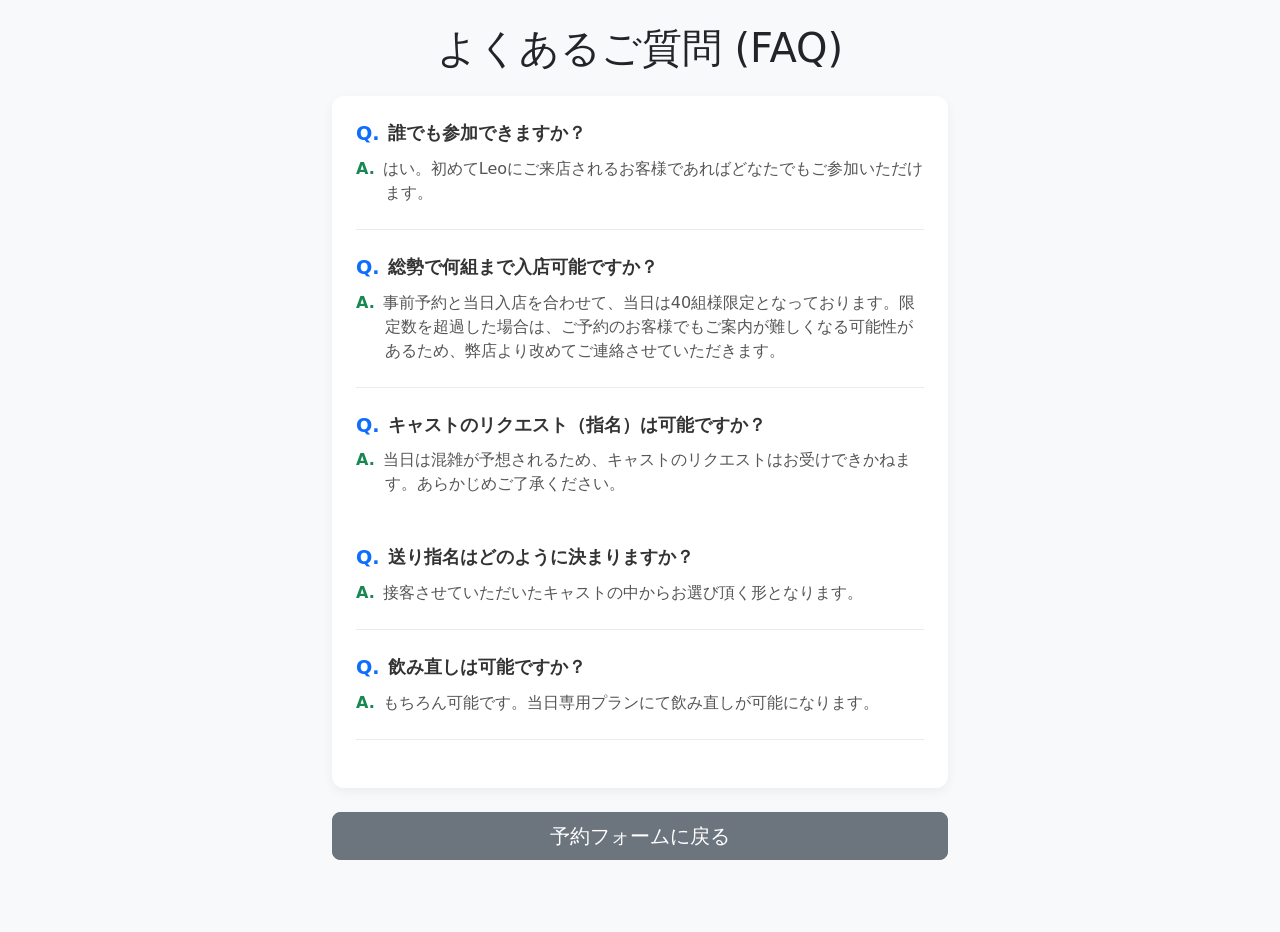
==== faq.html @ ca2fda91 "feat: Add FAQ page with link from reservation form Add faq.html with styled Q&A section covering com" ====
<!doctype html>
<html lang="ja">
<head>
  <meta charset="utf-8" />
  <title>FAQ - 予約システム</title>
  <meta name="viewport" content="width=device-width,initial-scale=1,viewport-fit=cover" />
  <meta name="color-scheme" content="light dark" />
  <link href="https://cdn.jsdelivr.net/npm/bootstrap@5.3.0/dist/css/bootstrap.min.css" rel="stylesheet">
  <link rel="stylesheet" href="https://cdn.jsdelivr.net/npm/bootstrap-icons@1.10.5/font/bootstrap-icons.css">
  <link rel="stylesheet" href="styles.css">
  <style>
    .faq-item {
      margin-bottom: 1.5rem;
      border-bottom: 1px solid #e9ecef;
      padding-bottom: 1.5rem;
    }
    .faq-question {
      font-weight: bold;
      color: #333;
      margin-bottom: 0.5rem;
      font-size: 1.1rem;
      display: flex;
      align-items: flex-start;
    }
    .faq-question::before {
      content: "Q.";
      color: #0d6efd;
      margin-right: 0.5rem;
      font-size: 1.2rem;
    }
    .faq-answer {
      color: #555;
      padding-left: 1.8rem;
    }
    .faq-answer::before {
      content: "A.";
      color: #198754;
      margin-left: -1.8rem;
      margin-right: 0.5rem;
      font-weight: bold;
    }
    .back-button {
      position: sticky;
      bottom: 20px;
      margin-top: 2rem;
    }
    body {
      background-color: #f8f9fa;
    }
    .card {
      border: none;
      box-shadow: 0 4px 12px rgba(0,0,0,0.05);
      border-radius: 12px;
    }
  </style>
</head>
<body class="bg-light">
  <div class="container-fluid py-4">
    <div class="row justify-content-center">
      <div class="col-12 col-md-8 col-lg-6">
        <h1 class="text-center mb-4">よくあるご質問 (FAQ)</h1>
        
        <div class="card p-4 mb-4">
          <div class="faq-item">
            <div class="faq-question">誰でも参加できますか？</div>
            <div class="faq-answer">はい。初めてLeoにご来店されるお客様であればどなたでもご参加いただけます。</div>
          </div>
          
          <div class="faq-item">
            <div class="faq-question">総勢で何組まで入店可能ですか？</div>
            <div class="faq-answer">事前予約と当日入店を合わせて、当日は40組様限定となっております。限定数を超過した場合は、ご予約のお客様でもご案内が難しくなる可能性があるため、弊店より改めてご連絡させていただきます。</div>
          </div>

          <div class="faq-item border-0">
            <div class="faq-question">キャストのリクエスト（指名）は可能ですか？</div>
            <div class="faq-answer">当日は混雑が予想されるため、キャストのリクエストはお受けできかねます。あらかじめご了承ください。</div>
          </div>

          <div class="faq-item">
            <div class="faq-question">送り指名はどのように決まりますか？</div>
            <div class="faq-answer">接客させていただいたキャストの中からお選び頂く形となります。</div>
          </div>

          <div class="faq-item">
            <div class="faq-question">飲み直しは可能ですか？</div>
            <div class="faq-answer">もちろん可能です。当日専用プランにて飲み直しが可能になります。</div>
          </div>
        </div>

        <div class="text-center mb-5">
          <a href="index.html" class="btn btn-secondary btn-lg w-100">予約フォームに戻る</a>
        </div>
      </div>
    </div>
  </div>

  <script src="config.js"></script>
  <script>
    // タイトルの設定
    if (typeof CONFIG !== 'undefined' && CONFIG.EVENT && CONFIG.EVENT.TITLE) {
      document.title = `FAQ - ${CONFIG.EVENT.TITLE}`;
    }
  </script>
</body>
</html>
---- styles.css ----
/* 必要最小限のカスタムスタイル（Bootstrapで対応できない部分のみ） */

/* プレースホルダーの文字色を薄く */
.form-control::placeholder,
.form-select::placeholder {
  color: #d1d5db;
  opacity: 1;
}

#diag {
  font-family: monospace;
  font-size: 12px;
  line-height: 1.5;
  white-space: pre-wrap;
}

.fixed-bottom-button {
  position: fixed;
  bottom: 0;
  left: 0;
  right: 0;
  padding: 10px;
  background: linear-gradient(180deg, rgba(248,249,250,0) 0%, rgba(248,249,250,1) 40%, rgba(248,249,250,1) 100%);
  z-index: 1000;
}

/* 条件分岐で表示される領域のスタイル */
#experience_fields,
#media_referral_field,
#media_other_field,
#job_other_field {
  background-color: #f8f9fa;
  border: 1px solid #e9ecef;
  border-radius: 8px;
  padding: 16px;
  margin-top: 8px;
}

#event-note {
  white-space: pre-wrap;
}

/* 経験詳細フィールド専用の追加スタイル */
#experience_fields {
  margin-bottom: 16px;
}

/* 経験詳細フィールド内のエラー表示を強化 */
#experience_fields .mb-3.has-error {
  background-color: #f8d7da !important;
  border: 2px solid #dc3545 !important;
  border-radius: 8px !important;
  padding: 12px !important;
  margin-bottom: 16px !important;
}

/* 経験詳細フィールド内のさらに強いエラー表示 */
#experience_fields .mb-3.experience-field-error {
  background-color: #fecaca !important;
  border: 2px solid #dc2626 !important;
  border-radius: 8px !important;
  padding: 12px !important;
  margin-bottom: 16px !important;
}

#experience_fields .form-control.is-invalid,
#experience_fields input.form-control.is-invalid {
  border-color: #dc3545 !important;
  box-shadow: 0 0 0 0.25rem rgba(220, 53, 69, 0.25) !important;
  background-color: #fff !important;
}

#experience_fields .mb-3.has-error .form-label,
#experience_fields .mb-3.experience-field-error .form-label {
  color: #842029 !important;
  font-weight: 700 !important;
}

/* 経験詳細コンテナ全体にエラーがある場合の追加スタイル */
#experience_fields.has-errors {
  border: 2px solid #dc3545 !important;
  background-color: #fef2f2 !important;
  border-radius: 12px !important;
}

/* デバッグ用：エラー状態の要素を強制表示 */
.form-control.is-invalid {
  border: 2px solid #dc3545 !important;
  background-color: #fff5f5 !important;
}

.mb-3.has-error {
  background-color: #fed7d7 !important;
  border: 1px solid #fc8181 !important;
  padding: 8px !important;
  border-radius: 6px !important;
}

/* 必須項目バリデーションエラー時のスタイル */
.form-control.is-invalid,
.form-select.is-invalid {
  border-color: #dc3545;
  box-shadow: 0 0 0 0.25rem rgba(220, 53, 69, 0.25);
}

.form-check.is-invalid .form-check-input {
  border-color: #dc3545;
  box-shadow: 0 0 0 0.25rem rgba(220, 53, 69, 0.25);
}

.form-check.is-invalid .form-check-label {
  color: #dc3545;
  font-weight: 600;
}

/* エラー状態の親要素 */
.mb-3.has-error {
  padding: 8px;
  background-color: #f8d7da;
  border: 1px solid #f5c2c7;
  border-radius: 6px;
}

.mb-3.has-error .form-label {
  color: #842029;
  font-weight: 600;
}
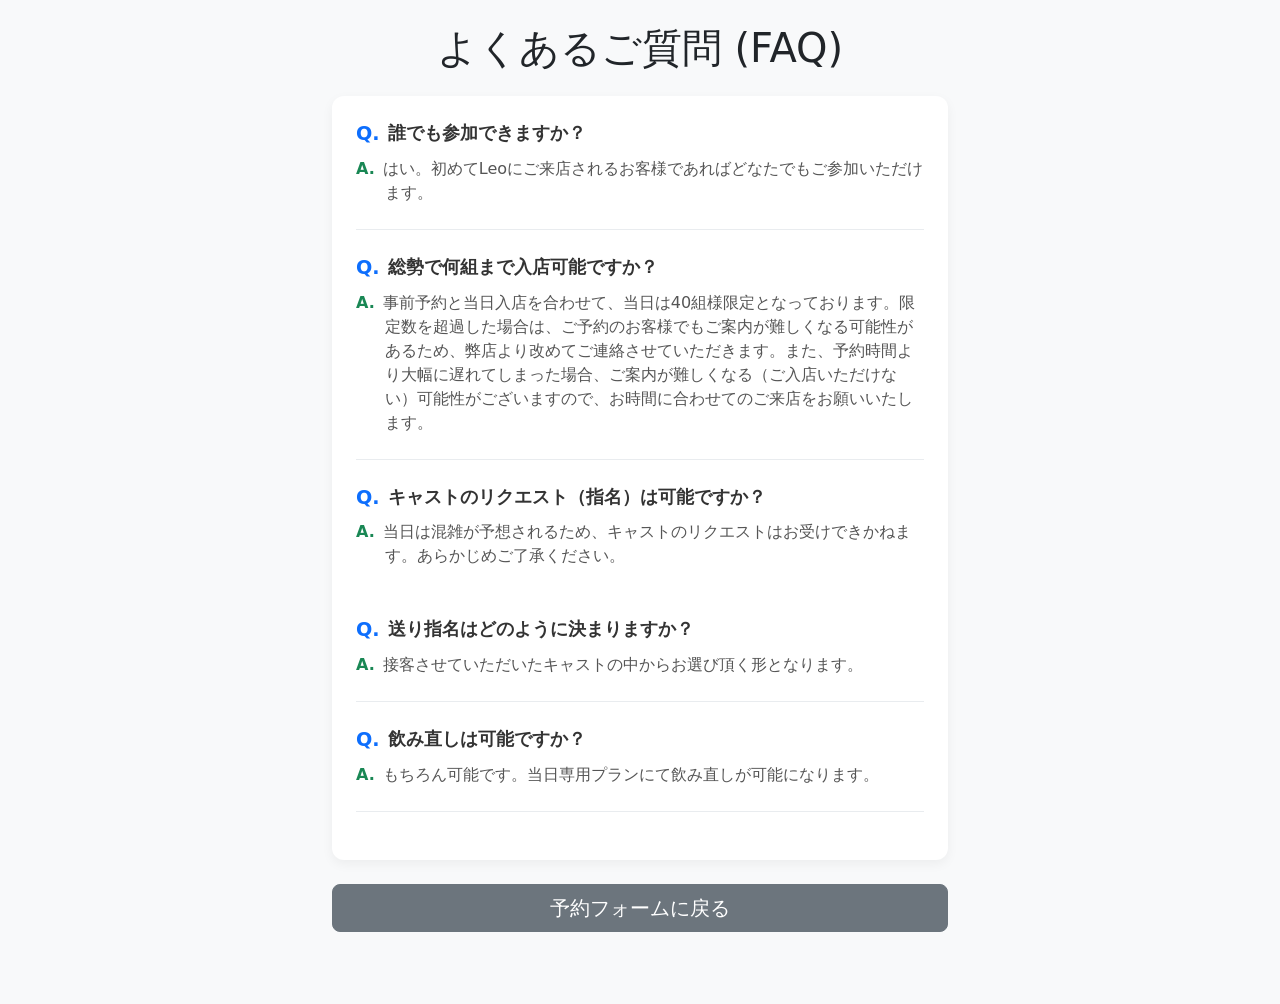
==== commit 93eac8ba: "update: Revise event note, FAQ answer, and page title Update event note in config to mention late ar" ====
--- a/faq.html
+++ b/faq.html
@@ -68,7 +68,7 @@
           
           <div class="faq-item">
             <div class="faq-question">総勢で何組まで入店可能ですか？</div>
-            <div class="faq-answer">事前予約と当日入店を合わせて、当日は40組様限定となっております。限定数を超過した場合は、ご予約のお客様でもご案内が難しくなる可能性があるため、弊店より改めてご連絡させていただきます。</div>
+            <div class="faq-answer">事前予約と当日入店を合わせて、当日は40組様限定となっております。限定数を超過した場合は、ご予約のお客様でもご案内が難しくなる可能性があるため、弊店より改めてご連絡させていただきます。また、予約時間より大幅に遅れてしまった場合、ご案内が難しくなる（ご入店いただけない）可能性がございますので、お時間に合わせてのご来店をお願いいたします。</div>
           </div>
 
           <div class="faq-item border-0">
@@ -88,7 +88,7 @@
         </div>
 
         <div class="text-center mb-5">
-          <a href="index.html" class="btn btn-secondary btn-lg w-100">予約フォームに戻る</a>
+          <a href="index.html" id="back-link" class="btn btn-secondary btn-lg w-100">予約フォームに戻る</a>
         </div>
       </div>
     </div>
@@ -100,6 +100,13 @@
     if (typeof CONFIG !== 'undefined' && CONFIG.EVENT && CONFIG.EVENT.TITLE) {
       document.title = `FAQ - ${CONFIG.EVENT.TITLE}`;
     }
+    // 戻るボタンのURL設定
+    if (typeof CONFIG !== 'undefined' && CONFIG.LIFF_ID) {
+      const backLink = document.getElementById('back-link');
+      if (backLink) {
+        backLink.href = `https://liff.line.me/${CONFIG.LIFF_ID}`;
+      }
+    }
   </script>
 </body>
 </html>
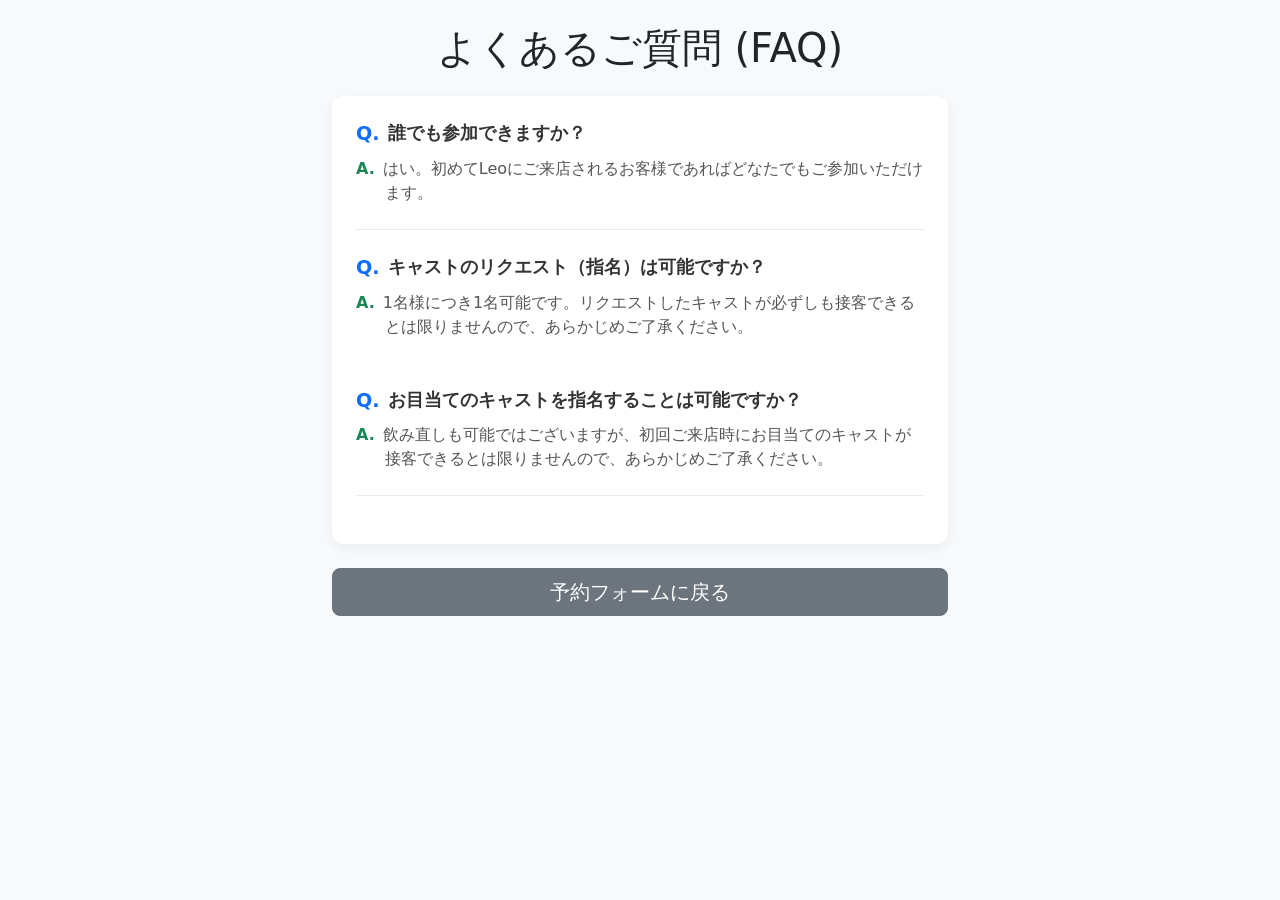
==== commit 7c282b6a: "feat: Switch to user-selected date picker and refresh Leo form content - index.html: date input beco" ====
--- a/faq.html
+++ b/faq.html
@@ -66,24 +66,14 @@
             <div class="faq-answer">はい。初めてLeoにご来店されるお客様であればどなたでもご参加いただけます。</div>
           </div>
           
-          <div class="faq-item">
-            <div class="faq-question">総勢で何組まで入店可能ですか？</div>
-            <div class="faq-answer">事前予約と当日入店を合わせて、当日は40組様限定となっております。限定数を超過した場合は、ご予約のお客様でもご案内が難しくなる可能性があるため、弊店より改めてご連絡させていただきます。また、予約時間より大幅に遅れてしまった場合、ご案内が難しくなる（ご入店いただけない）可能性がございますので、お時間に合わせてのご来店をお願いいたします。</div>
-          </div>
-
           <div class="faq-item border-0">
             <div class="faq-question">キャストのリクエスト（指名）は可能ですか？</div>
-            <div class="faq-answer">当日は混雑が予想されるため、キャストのリクエストはお受けできかねます。あらかじめご了承ください。</div>
+            <div class="faq-answer">1名様につき1名可能です。リクエストしたキャストが必ずしも接客できるとは限りませんので、あらかじめご了承ください。</div>
           </div>
 
           <div class="faq-item">
-            <div class="faq-question">送り指名はどのように決まりますか？</div>
-            <div class="faq-answer">接客させていただいたキャストの中からお選び頂く形となります。</div>
-          </div>
-
-          <div class="faq-item">
-            <div class="faq-question">飲み直しは可能ですか？</div>
-            <div class="faq-answer">もちろん可能です。当日専用プランにて飲み直しが可能になります。</div>
+            <div class="faq-question">お目当てのキャストを指名することは可能ですか？</div>
+            <div class="faq-answer">飲み直しも可能ではございますが、初回ご来店時にお目当てのキャストが接客できるとは限りませんので、あらかじめご了承ください。</div>
           </div>
         </div>
 
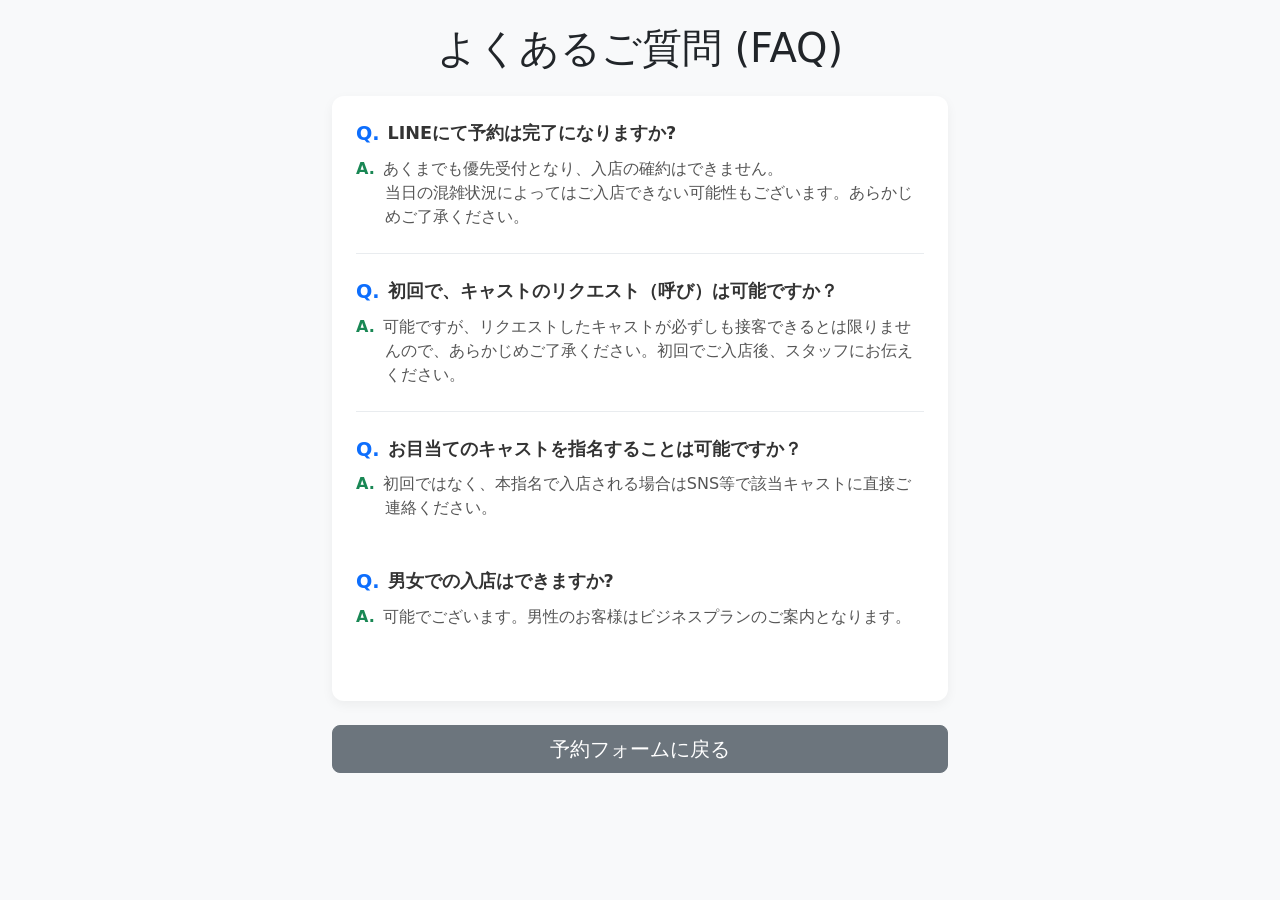
==== commit a8f50eff: "update: Revise FAQ content and reset form copy tweaks - faq.html: replace FAQ items with the new LIN" ====
--- a/faq.html
+++ b/faq.html
@@ -62,19 +62,25 @@
         
         <div class="card p-4 mb-4">
           <div class="faq-item">
-            <div class="faq-question">誰でも参加できますか？</div>
-            <div class="faq-answer">はい。初めてLeoにご来店されるお客様であればどなたでもご参加いただけます。</div>
-          </div>
-          
-          <div class="faq-item border-0">
-            <div class="faq-question">キャストのリクエスト（指名）は可能ですか？</div>
-            <div class="faq-answer">1名様につき1名可能です。リクエストしたキャストが必ずしも接客できるとは限りませんので、あらかじめご了承ください。</div>
+            <div class="faq-question">LINEにて予約は完了になりますか?</div>
+            <div class="faq-answer">あくまでも優先受付となり、入店の確約はできません。<br>当日の混雑状況によってはご入店できない可能性もございます。あらかじめご了承ください。</div>
           </div>
 
           <div class="faq-item">
+            <div class="faq-question">初回で、キャストのリクエスト（呼び）は可能ですか？</div>
+            <div class="faq-answer">可能ですが、リクエストしたキャストが必ずしも接客できるとは限りませんので、あらかじめご了承ください。初回でご入店後、スタッフにお伝えください。</div>
+          </div>
+
+          <div class="faq-item border-0"">
             <div class="faq-question">お目当てのキャストを指名することは可能ですか？</div>
-            <div class="faq-answer">飲み直しも可能ではございますが、初回ご来店時にお目当てのキャストが接客できるとは限りませんので、あらかじめご了承ください。</div>
+            <div class="faq-answer">初回ではなく、本指名で入店される場合はSNS等で該当キャストに直接ご連絡ください。</div>
+          </div> 
+          
+          <div class="faq-item border-0"">
+            <div class="faq-question">男女での入店はできますか?</div>
+            <div class="faq-answer">可能でございます。男性のお客様はビジネスプランのご案内となります。</div>
           </div>
+
         </div>
 
         <div class="text-center mb-5">
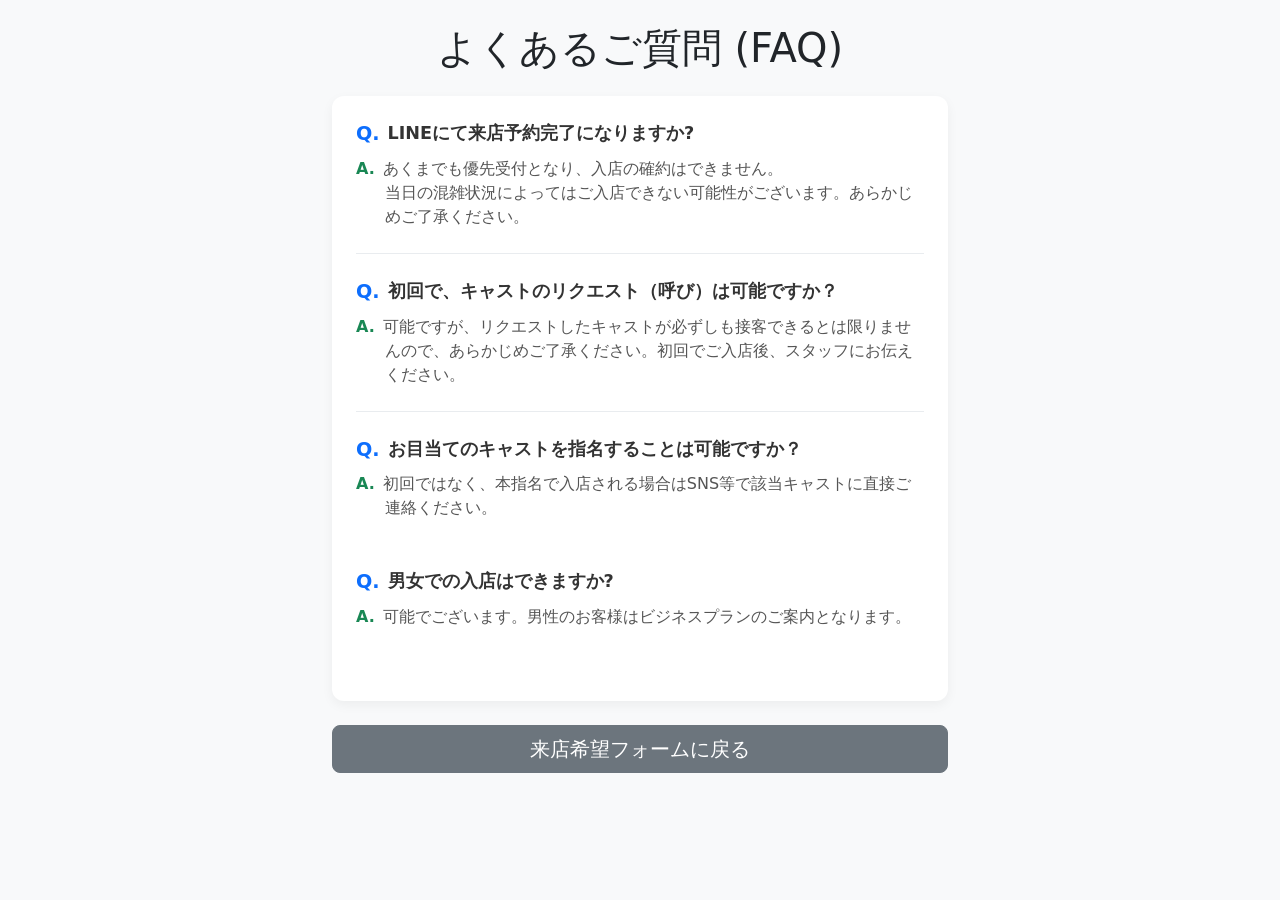
==== commit fae2b1af: "refactor: Rename 予約 to 来店希望 throughout UI and n8n parser Update form title, labels, FAQ copy, submit" ====
--- a/faq.html
+++ b/faq.html
@@ -2,7 +2,7 @@
 <html lang="ja">
 <head>
   <meta charset="utf-8" />
-  <title>FAQ - 予約システム</title>
+  <title>FAQ</title>
   <meta name="viewport" content="width=device-width,initial-scale=1,viewport-fit=cover" />
   <meta name="color-scheme" content="light dark" />
   <link href="https://cdn.jsdelivr.net/npm/bootstrap@5.3.0/dist/css/bootstrap.min.css" rel="stylesheet">
@@ -62,8 +62,8 @@
         
         <div class="card p-4 mb-4">
           <div class="faq-item">
-            <div class="faq-question">LINEにて予約は完了になりますか?</div>
-            <div class="faq-answer">あくまでも優先受付となり、入店の確約はできません。<br>当日の混雑状況によってはご入店できない可能性もございます。あらかじめご了承ください。</div>
+            <div class="faq-question">LINEにて来店予約完了になりますか?</div>
+            <div class="faq-answer">あくまでも優先受付となり、入店の確約はできません。<br>当日の混雑状況によってはご入店できない可能性がございます。あらかじめご了承ください。</div>
           </div>
 
           <div class="faq-item">
@@ -84,7 +84,7 @@
         </div>
 
         <div class="text-center mb-5">
-          <a href="index.html" id="back-link" class="btn btn-secondary btn-lg w-100">予約フォームに戻る</a>
+          <a href="index.html" id="back-link" class="btn btn-secondary btn-lg w-100">来店希望フォームに戻る</a>
         </div>
       </div>
     </div>
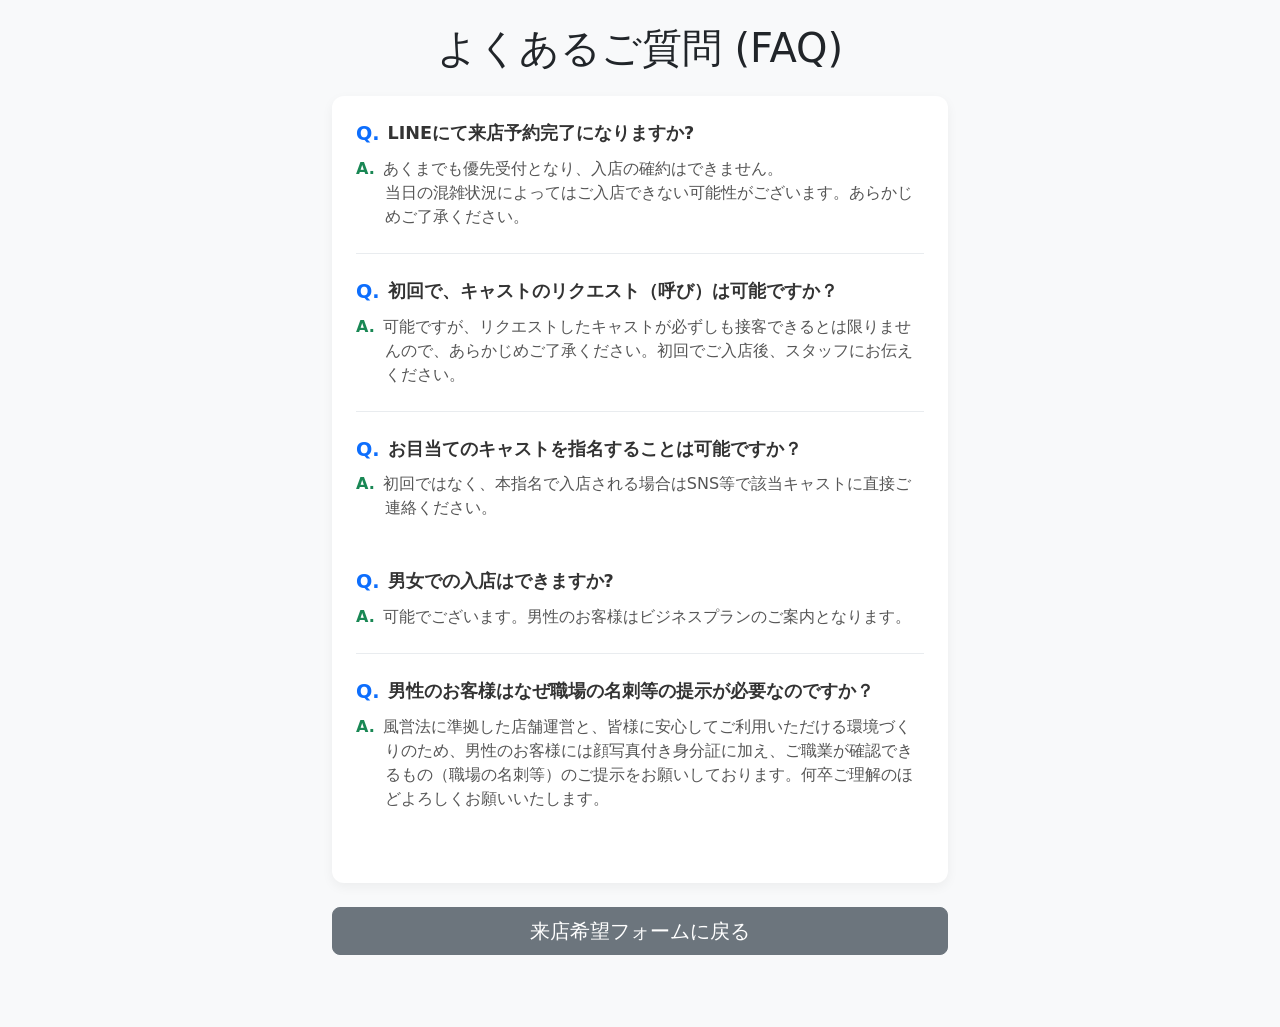
==== commit 859ab0f4: "docs: Add FAQ entry explaining male workplace-ID requirement Include a Q&A entry explaining why male" ====
--- a/faq.html
+++ b/faq.html
@@ -76,9 +76,14 @@
             <div class="faq-answer">初回ではなく、本指名で入店される場合はSNS等で該当キャストに直接ご連絡ください。</div>
           </div> 
           
-          <div class="faq-item border-0"">
+          <div class="faq-item">
             <div class="faq-question">男女での入店はできますか?</div>
             <div class="faq-answer">可能でございます。男性のお客様はビジネスプランのご案内となります。</div>
+          </div>
+
+          <div class="faq-item border-0">
+            <div class="faq-question">男性のお客様はなぜ職場の名刺等の提示が必要なのですか？</div>
+            <div class="faq-answer">風営法に準拠した店舗運営と、皆様に安心してご利用いただける環境づくりのため、男性のお客様には顔写真付き身分証に加え、ご職業が確認できるもの（職場の名刺等）のご提示をお願いしております。何卒ご理解のほどよろしくお願いいたします。</div>
           </div>
 
         </div>
--- a/styles.css
+++ b/styles.css
@@ -5,6 +5,23 @@
 .form-select::placeholder {
   color: #d1d5db;
   opacity: 1;
+}
+
+/* iOS Safari の input[type="date"] が中央寄せになるのを左寄せに統一 */
+input[type="date"].form-control {
+  text-align: left;
+  -webkit-appearance: none;
+  appearance: none;
+}
+
+/* iOS の日付値は独立した shadow element なので個別に左寄せ */
+input[type="date"]::-webkit-date-and-time-value {
+  text-align: left;
+}
+
+input[type="date"]::-webkit-datetime-edit {
+  text-align: left;
+  display: block;
 }
 
 #diag {
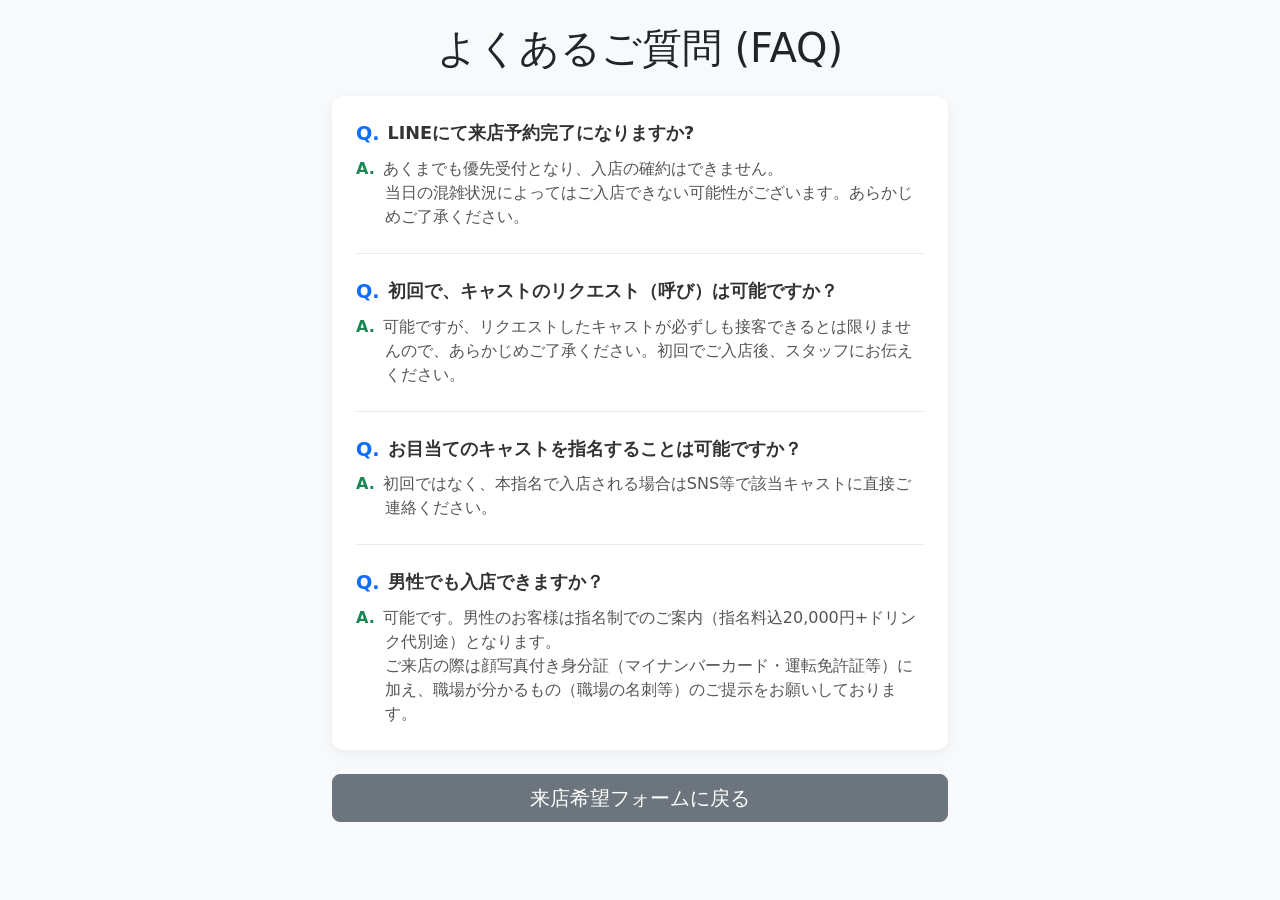
==== commit 3a2a034d: "feat: 女性初回限定フォームに刷新（男性関連UI・ロジックを全面整理） - 性別選択・名刺欄を削除し女性専用フォームに変更 - プランを「通常初回」/「SPECIAL」に整理、男性プラン分岐を撤廃" ====
--- a/faq.html
+++ b/faq.html
@@ -13,6 +13,11 @@
       margin-bottom: 1.5rem;
       border-bottom: 1px solid #e9ecef;
       padding-bottom: 1.5rem;
+    }
+    .faq-item:last-child {
+      margin-bottom: 0;
+      border-bottom: none;
+      padding-bottom: 0;
     }
     .faq-question {
       font-weight: bold;
@@ -71,21 +76,15 @@
             <div class="faq-answer">可能ですが、リクエストしたキャストが必ずしも接客できるとは限りませんので、あらかじめご了承ください。初回でご入店後、スタッフにお伝えください。</div>
           </div>
 
-          <div class="faq-item border-0"">
+          <div class="faq-item">
             <div class="faq-question">お目当てのキャストを指名することは可能ですか？</div>
             <div class="faq-answer">初回ではなく、本指名で入店される場合はSNS等で該当キャストに直接ご連絡ください。</div>
-          </div> 
-          
-          <div class="faq-item">
-            <div class="faq-question">男女での入店はできますか?</div>
-            <div class="faq-answer">可能でございます。男性のお客様はビジネスプランのご案内となります。</div>
           </div>
 
-          <div class="faq-item border-0">
-            <div class="faq-question">男性のお客様はなぜ職場の名刺等の提示が必要なのですか？</div>
-            <div class="faq-answer">風営法に準拠した店舗運営と、皆様に安心してご利用いただける環境づくりのため、男性のお客様には顔写真付き身分証に加え、ご職業が確認できるもの（職場の名刺等）のご提示をお願いしております。何卒ご理解のほどよろしくお願いいたします。</div>
+          <div class="faq-item">
+            <div class="faq-question">男性でも入店できますか？</div>
+            <div class="faq-answer">可能です。男性のお客様は指名制でのご案内（指名料込20,000円+ドリンク代別途）となります。<br>ご来店の際は顔写真付き身分証（マイナンバーカード・運転免許証等）に加え、職場が分かるもの（職場の名刺等）のご提示をお願いしております。</div>
           </div>
-
         </div>
 
         <div class="text-center mb-5">
